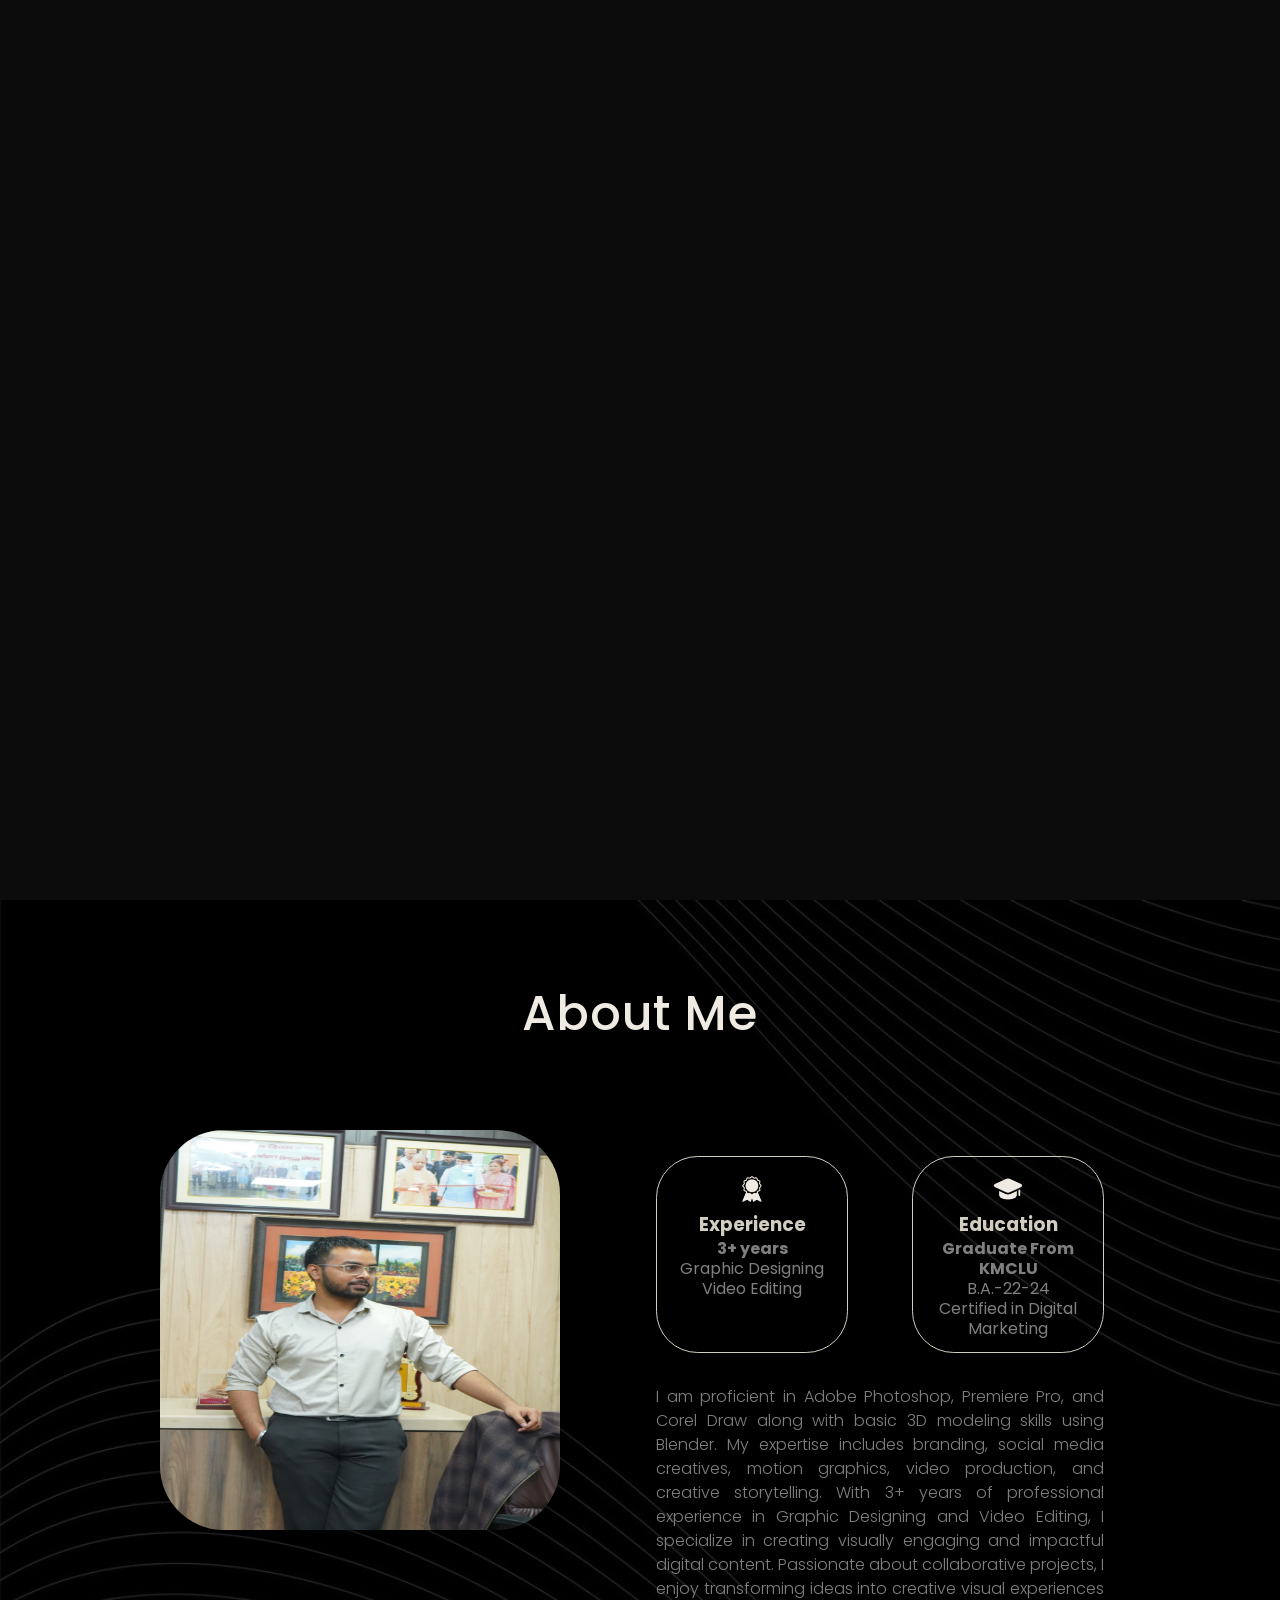
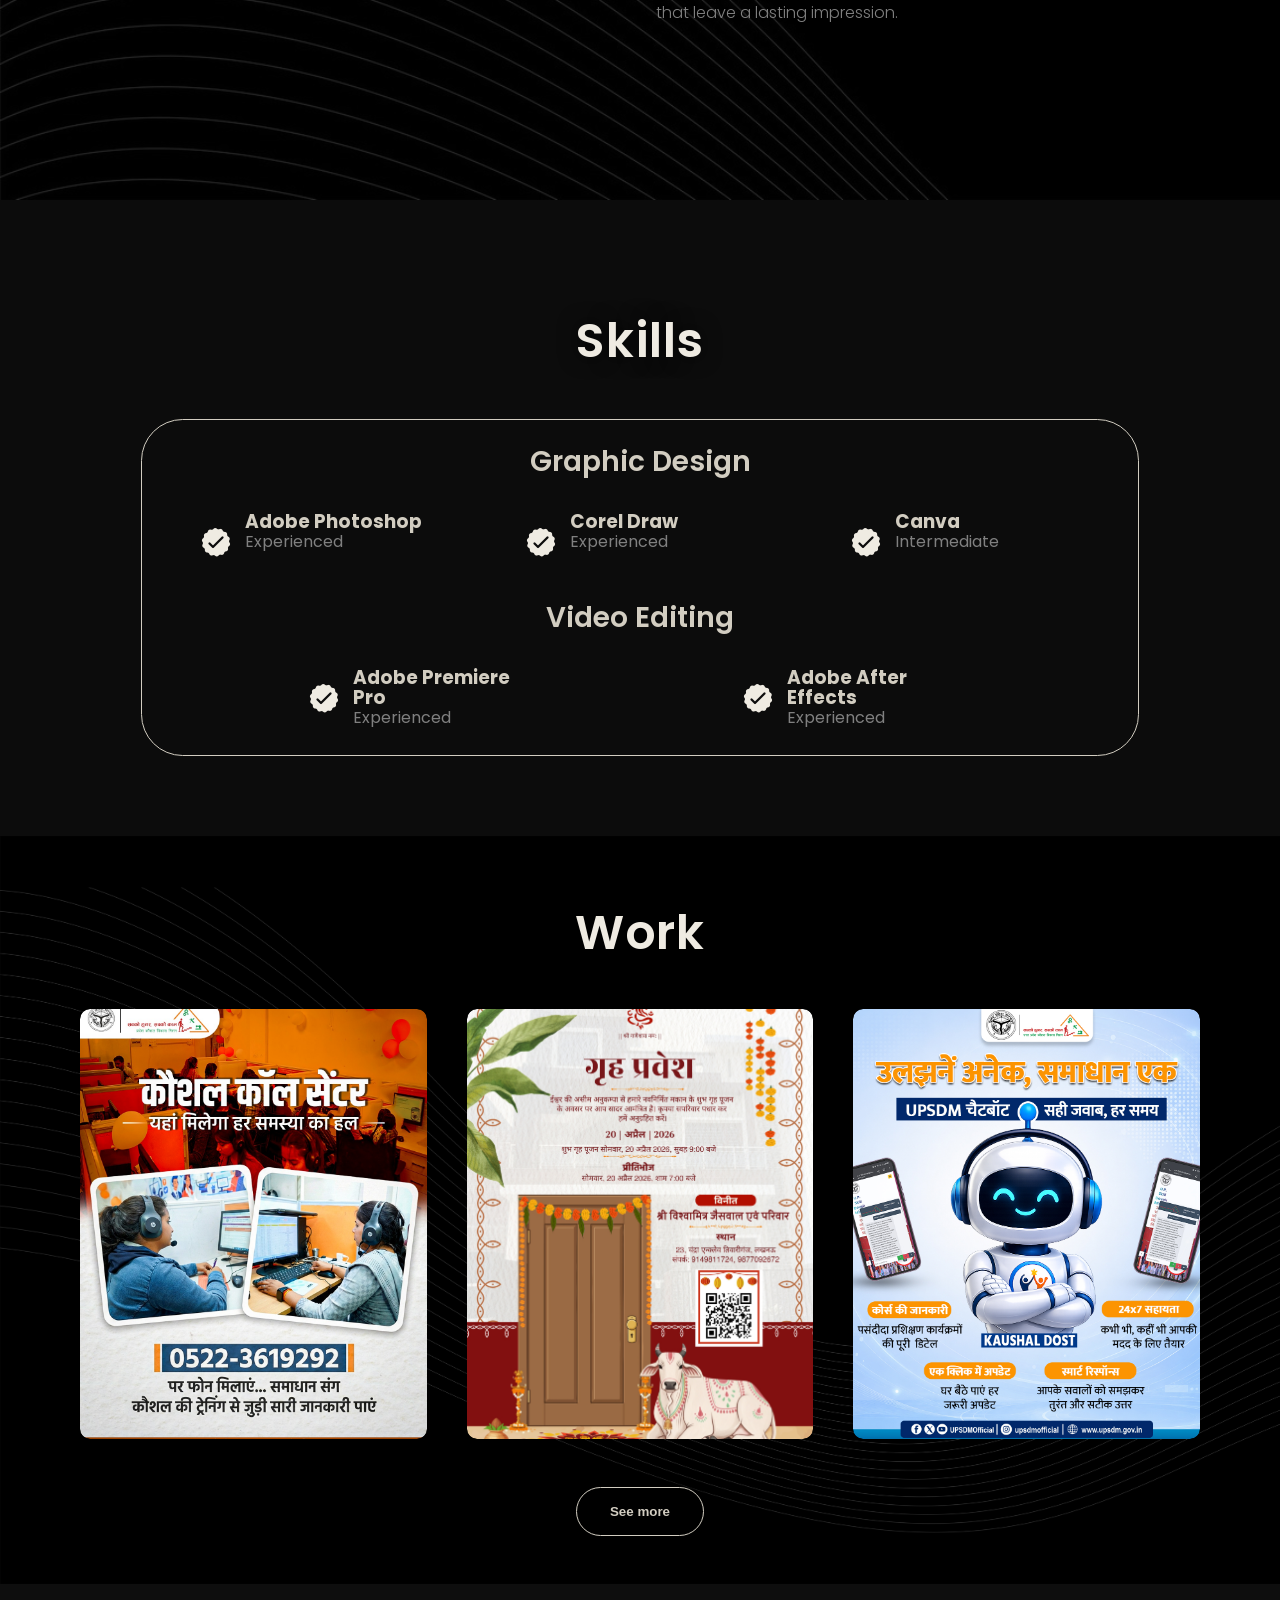
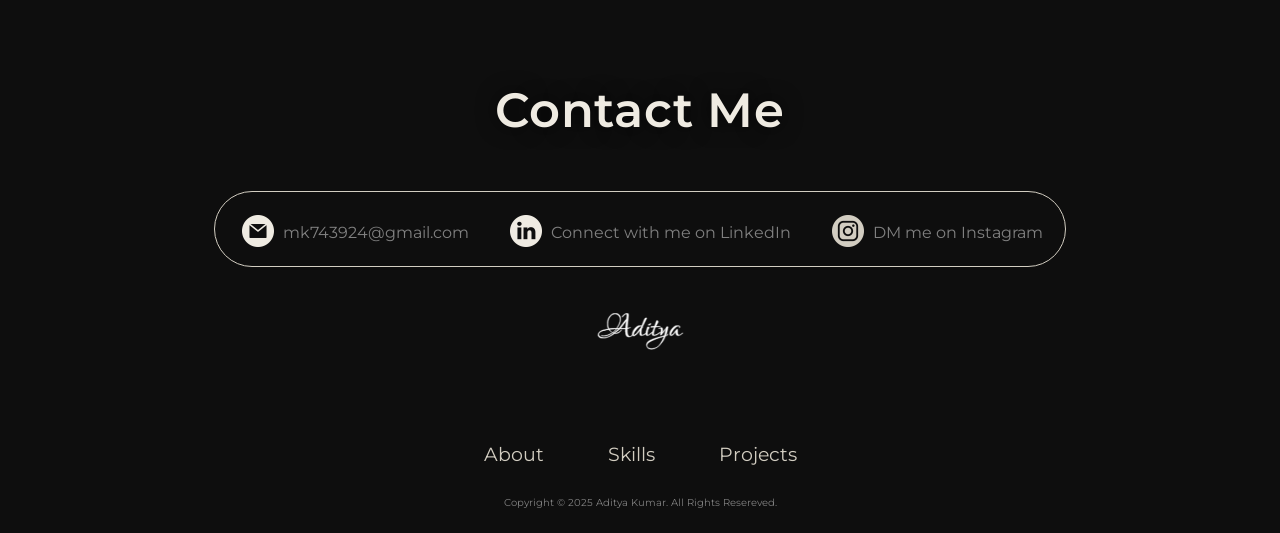
==== index.html @ ee031383 "First commit" ====
<!DOCTYPE html>
<html lang="en">
<head>
    <meta charset="UTF-8">
    <meta name="viewport" content="width=device-width, initial-scale=1.0">
    <title>Aditya Portfolio</title>
    <link rel="stylesheet" href="style.css">
    <link rel="stylesheet" href="mediaqueries.css">
</head>
<body bgcolor="#070707">

    <div class="intro">
        <h1 class="logo-header">
            <span class="intro-logo">A</span>
            <span class="intro-logo">d</span>
            <span class="intro-logo">i</span>
            <span class="intro-logo">t</span>
            <span class="intro-logo">y</span>
            <span class="intro-logo">a</span>

        </h1>
    </div>

    <nav id="desktop-nav" class="bgcolor">
        <div class="logo"><img  src="./Assets/Adii Sign.png"
            alt="Aditya" onclick="location.href='./#profile'" style="width:900px; height:140px;">
        </div>
        <div>
            <ul class="nav-links">
                <li><a href="#about">About</a></li>
                <li><a href="#skills">Skills</a></li>
                <li><a href="#projects">Projects</a></li>
                <li><a href="#contact">Contact</a></li>
            </ul>
        </div>
    </nav>

    <nav id="hamburger-nav">
        <div class="logo">Aditya</div>
        <div class="hamburger-menu">
            <div class="hamburger-icon" onclick="togglemenu()">
                <span></span>
                <span></span>
                <span></span>
            </div>
            <div class="menu-links" onclick="togglemenu()">
                <li><a href="#about" onclick="togglemenu()">About</a></li>
                <li><a href="#skills" onclick="togglemenu()">Skills</a></li>
                <li><a href="#projects" onclick="togglemenu()">Projects</a></li>
                <li><a href="#contact" onclick="togglemenu()">Contact</a></li>
            </div>
        </div>
    </nav>

    <section id="profile">
        <div class="section__pic-container">
            <img class="home-pic"
            src="./Assets/Aditya Circle.png" alt="Aditya">
        </div>
        <div class="section__text" class="show">
            <p class="section__text__p1">Hello there, I'm</p>
            <h1 class="title">Aditya Kumar</h1>
            <p class="section__text__p2">Graphic Designer  &  Video Editor</p>
            <div class="btn-container">
                <button class="btn btn-color-2"
                onclick="window.open('./Assets/New Adii CV11.pdf')"
                >
                My Resume
                </button>
                <button class="btn btn-color-1"
                onclick="location.href='#contact'">
                Get in touch
                </button>
            </div>
			<div id="socials-container">
    
    <img src="./Assets/linkedin.png"
         alt="My LinkedIn Profile"
         class="icon"
         onclick="window.open('https://www.linkedin.com/in/aditya-kumar-88924a382/', '_blank')">

    <img src="./Assets/insta.png"
         alt="My Instagram Handle"
         class="icon"
         onclick="window.open('https://www.instagram.com/yo_itz_adii/', '_blank')">

</div>
           <!-- <div id="socials-container">
                <img src='./Assets/linkedin.png' alt="My LinkedIn Profile"
                class="icon" target="_blank" onclick="location.href='https://www.linkedin.com/in/aditya-kumar-88924a382?'">
                <img src='./Assets/insta.png' alt="My Instagram Handle"
                class="icon" target="_blank" onclick="location.href='https://www.instagram.com/yo_itz_adii/'">
                </div>-->
        </div>
    </section>

    <section id="about">
        <p class="section__text">Get To Know</p>
        <h1 class="title2">About Me</h1>
        <div class="section-container">
            <div class="section__pic-container">
                <img src="./Assets/Aditys_Profile1.jpeg"
                alt="Aditya Parmar Profile Picture"
                class="about-pic">
            </div>
            <div class="about-details-container">
                <div class="about-containers">
                    <div class="details-container">
                        <img src="./Assets/experience.png"
                        alt="experience icon" class="icon">
                        <h3 class="about-headings">Experience</h3>
                        <p><b>3+ years</b><br>Graphic Designing<br>Video Editing</p>
                    </div>
                    <div class="details-container">
                        <img src="./Assets/graduation.png"
                        alt="education icon" class="icon">
                        <h3 class="about-headings">Education</h3>
                        <p><b>Graduate From KMCLU</b>
                        <br>B.A.-22-24<br>
                        Certified in Digital Marketing</p>
                    </div>
                </div>
                <div class="text-container">
                    <p style= "text-align:justify">
                        I am proficient in Adobe Photoshop, Premiere Pro, and Corel Draw along with basic 3D modeling skills using Blender. My expertise includes branding, social media creatives, motion graphics, video production, and creative storytelling. With 3+ years of professional experience in Graphic Designing and Video Editing, I specialize in creating visually engaging and impactful digital content.
Passionate about collaborative projects, I enjoy transforming ideas into creative visual experiences that leave a lasting impression.
                    </p>
                </div>
            </div>
        </div>
    </section>

    <section id="skills">
        <p class="section__text">Have a look at my</p>
        <h1 class="title">Skills</h1>
        <div class="skills-details-container">
                <div class="sk-details-container">
                    <h2 class="skills-subtitle">Graphic Design</h2>
                    <div class="article-container">
                        <article>
                            <img src="./Assets/checkmark.png" alt="skills checkmark"
                            class="icon">
                            <div>
                                <h3>Adobe Photoshop</h3>
                                <p>Experienced</p>
                            </div>
                        </article>
                        <article>
                            <img src="./Assets/checkmark.png" alt="skills checkmark"
                            class="icon">
                            <div>
                                <h3>Corel Draw</h3>
                                <p>Experienced</p>
                            </div>
                        </article>
                        <article>
                            <img src="./Assets/checkmark.png" alt="skills checkmark"
                            class="icon">
                            <div>
                                <h3>Canva</h3>
                                <p>Intermediate</p>
                            </div>
                        </article>
                    </div>
                    <h2 class="skills-subtitle">Video Editing</h2>
                    <div class="article-container">
                        <article>
                            <img src="./Assets/checkmark.png" alt="skills checkmark"
                            class="icon">
                            <div>
                                <h3>Adobe Premiere Pro</h3>
                                <p>Experienced</p>
                            </div>
                        </article>
                        <article>
                            <img src="./Assets/checkmark.png" alt="skills checkmark"
                            class="icon">
                            <div>
                                <h3>Adobe After Effects</h3>
                                <p>Experienced</p>
                            </div>
                        </article>
                    </div>           
                </div>
        </div>
    </section>

    <section id="projects">
        <p class="section__text">Explore my</p>
        <h1 class="title">Work</h1>
        <div class="work-list">
            <a href="./Assets/img/call center.jpeg"><div class="work">
                <img src="./Assets/img/call center.jpeg" alt="Connect Services">
                <div class="layer">
                    <h3>Connect Services</h3>
                </div>
            </div></a>
            <a href="./Assets/img/Invitation Card 1.jpg"><div class="work">
                <img src="./Assets/img/Invitation Card 1.jpg" alt="Invitation">
                <div class="layer">
                    <h3>Invitation</h3>
                </div>
            </div></a>
            <a href="./Assets/img/aI BOT 4.jpg"><div class="work">
                <img src="./Assets/img/aI BOT 4.jpg" alt="Creativity">
                <div class="layer">
                    <h3>Creativity</h3>
                </div>
            </div></a>
            
        </div>

            </div>
        </div>
        <a href="projects.html">
        <button class="btn btn-color-2">
                See more
            </button></a>
    </section>

    <section id="contact">
        <p class="section__text" style="padding-bottom: 0.3rem;">Get In Touch</p>
        <h1 class="title" style="font-weight: 600;">Contact Me</h1>
        <div class="contact-info-upper-container">
            <div class="contact-info-container">
                <a href="mailto:mk743924@gmail.com">
                    <img src="./Assets/email.png" alt="Email icon"
                    class="icon contact-icon">
                    <p>mk743924@gmail.com</p>
                </a>
            </div>
            <div class="contact-info-container">
            <a href="https://www.linkedin.com/in/aditya-kumar-88924a382?" target="_blank" 
       rel="noopener noreferrer">
                <img src="./Assets/linkedin.png" alt="LinkedIn" 
                class="icon contact-icon">
                <p>Connect with me on LinkedIn</p>
            </a>
            </div>
            <div class="contact-info-container">
            <a href="https://www.instagram.com/yo_itz_adii/" target="_blank" 
       rel="noopener noreferrer">
                <img src='./Assets/insta.png' alt="My Instagram Handle" 
                class="icon contact-icon">
                <p>DM me on Instagram</p>
            </a>
            </div>
        </div>
        <div class="logo"><img src="./Assets/Adii Sign.png"
            alt="Aditya" onclick="location.href='./#profile'">
        </div> 
    </section>

    <footer>
        <nav>
            <div class="nav-links-container2">
                <ul class="nav-links">
                    <li><a href="#about">About</a></li>
                    <li><a href="#skills">Skills</a></li>
                    <li><a href="#projects">Projects</a></li>
                </ul>
            </div>
        </nav><br>
        <p>Copyright &#169; 2025 Aditya Kumar. All Rights Resereved.</p>
    </footer>

   <script defer src="script.js"></script> 
</body>
</html>
---- style.css ----
/*GENERAL*/

@import url('https://fonts.googleapis.com/css2?family=Montserrat:ital,wght@0,100..900;1,100..900&display=swap');
@import url('https://fonts.googleapis.com/css2?family=Poppins:ital,wght@0,100;0,200;0,300;0,400;0,500;0,600;0,700;0,800;0,900;1,100;1,200;1,300;1,400;1,500;1,600;1,700;1,800;1,900&display=swap');
@font-face {
    font-family: myfont;
    src: url("./Assets/BrittanySignature.ttf") format("ttf");
    font-weight: normal;
    font-style: normal;

}

*{
    margin: 0;
    padding: 0;
}

body {   
    font-family: "Montserrat", "Poppins" ;
    background-color: #0e0e0e;

}

body::-webkit-scrollbar {
    display: none;
}

html {
    scroll-behavior: smooth;
}

p {
    color: rgb(128, 128, 128);
}

/* INTRO SCREEN */

.intro{
    position: fixed;
    z-index: 2;
    left: 0;
    top: 0;
    width: 100%;
    height: 100vh;
    background-color: #0c0c0c;
    transition: 1s;
}

.logo-header {
    position: absolute;
    top: 45%;
    left: 50%;
    transform: translate(-50%, -50%);
    color: #d2cdc1;
}

.intro-logo {
    position: relative;
    display: inline-block;
    bottom: -25px;
    opacity: 0;
    font-weight: 300;
    font-family: 'Montserrat';
}

.intro-logo.active {
    bottom: 0;
    opacity: 1;
    transition: ease-in-out 0.5s;
}

.intro-logo.fade {
    bottom: 150px;
    opacity: 0;
    transition: ease-in-out 0.5s;
}


/*TRANSITION*/

a, .btn {
  transition: all 300ms ease;  
}

/*DESKTOP NAV*/

#desktop-nav {
    display: flex;
    width: 90%;
    
    position: absolute;
    justify-content: space-between;
    align-items: center;
    height: 10vh;
    padding: 0 5%;
    z-index: 1;

    /* transition: all 300ms ease; */
}

/* .bgcolor {
    background-color:none;
    transition: all 300ms ease;
} */


.nav-links {
    gap: 4rem;
    list-style: none;
    font-size: 1.2rem;
    margin-top: 0.3rem;

}

a {
    color: #d2cdc1;
    text-decoration: none;
    text-decoration-color: #141414;
}

nav a:hover {
    color: purple;
    text-decoration: underline;
    text-underline-offset: 0.8rem;
}

#desktop-nav .logo {
    display: flex;
    height: 65px;
    width: 105px;
    margin-top: 0.5rem;
    padding-left: 10px;
}

.logo:hover {
    cursor: pointer;
}

/*HAMBURGER NAV*/


#hamburger-nav, .nav-links {
    display: flex;
}

#hamburger-nav {
    justify-content: center;
    align-items: center;
    height: 10vh;
    padding-left: 5rem;
    padding-right: 6rem;
    position: absolute;
    background-color: transparent;
    color: transparent;
    z-index: 1;
}

#hamburger-nav {
    display: none;
}

.hamburger-menu {
    position: relative;
    display: inline-block;
}

.hamburger-icon {
    display: flex;
    flex-direction: column;
    justify-content: space-between;
    height: 24px;
    width: 30px;
    cursor: pointer;
}

.hamburger-icon span {
    width: 100%;
    height: 2px;
    background-color: #d2cdc1;
    transition: all 0.3 ease-in-out;
}

.menu-links {
    position: absolute;
    top: 100%;
    right: 0;
    background-color: #141414;
    width: fit-content;
    max-height: 0;
    overflow: hidden;
    transition: all 0.3 ease-in-out;
}

.menu-links a {
    display: block;
    padding: 10px;
    text-align: center;
    font-size: 1.5rem;
    color: #d2cdc1;
    text-decoration: none;
    transition: all 0.3 ease-in-out;
}

.menu-links li {
    list-style: none;
}

.menu-links.open {
    max-height: 300px;
}

.hamburger-icon.open span:first-child {
    transform: rotate(45deg) translate(10px,5px);
}

.hamburger-icon.open span:nth-child(2) {
    opacity: 0;;
}

.hamburger-icon.open span:last-child {
    transform: rotate(-45deg) translate(10px,-5px);
}

.hamburger-icon span:first-child {
    transform: none;
}

.hamburger-icon span:first-child {
    opacity: 1;
}

.hamburger-icon span:first-child {
    transform: none;
}

/*SECTIONS*/

section {
    padding-top: 4vh;
    height: 96vh;
    box-sizing: border-box;
    min-height: fit-content;
}

.section-container {
    display: flex;
}

/*PROFILE SECTION*/

#profile {
    padding-top: 3.5rem;
    display: flex;
    justify-content: center;
    gap: 10rem;
    height: 100vh;
    background-color: #0a0a0a;
    background-image: url('./Assets/full.png');
    background-size: cover;
    background-repeat: no-repeat;
    background-attachment: fixed;
    background-position: center;
    background-blend-mode: overlay;
    background-size: 105%;
}



.home-pic {
    display: flex;
    height: 400px;
    width: 400px;
    margin: 9.4rem 0;
    border-radius: 50%;
    box-shadow: 0 0 25px rgba(0, 0, 0,0.4);
}

.section__text {
    align-self: center;
    text-align: center;
    opacity: 0;
    transition: all 800ms;
    filter: blur(5px);
}

.show{
    opacity: 1;
    filter: blur(0);

}

.section__text p {
    color: #a9a69e;
    text-shadow: 0 0 20px rgba(0,0,0, 0.744);
}

.section__text__p1 {
    font-weight: 600;
    text-align: center;
    font-size: 1.5rem;
    margin-bottom: 0.4rem;
    margin-top: 0.7rem;
}

.section__text__p2 {
    font-weight: 400;
    letter-spacing: 0.1rem;
    font-size: 1.2rem;
}

.title {
    font-weight: 700;
    font-size: 3rem;
    text-align: center;
    color: #efebe2;
    margin-bottom: 0.6rem;
    text-shadow: 0 0 20px rgba(0,0,0, 0.744);
    letter-spacing: 0.05rem;
}

#socials_container {
    display: flex;
    justify-content: center;
    margin-top: 2rem;
    gap: 1rem;
}

/*ICONS*/

.icon {
    cursor: pointer;
    height: 2rem;
    margin-top: 1rem;
    text-shadow: 0 0 20px rgba(0,0,0, 0.8);
    padding-inline: 5px;
}

.btn-container {
    display: flex;
    justify-content: center;
    gap: 1rem;
    transition-delay: 1s;
}

.btn {
    font-weight: 600;
    transition: all 300ms ease;
    padding: 1rem;
    width: 8rem;
    border-radius: 2rem;
    margin-top: 1.4rem;   
    box-shadow: 0 0 20px rgba(0, 0, 0, 0.8);
    text-shadow: 0 0 20px rgba(0,0,0, 0.8);
}

.btn-color-1, .btn-color-2 {
    border: #d2cdc1 0.1rem solid;
}
.btn-color-2 {
    color: #d2cdc1;
}

.btn-color-1:hover, .btn-color-2:hover {
    cursor: pointer;
}

.btn-color-2:hover {
    background: none;
    color: purple;
    border: purple 0.1rem solid;
    box-shadow: 0 0 20px rgba(128,0,128,0.3);
}

.btn-color-1:hover {
    background: purple;
    color: #d2cdc1;
    border: purple;
    box-shadow: 0 0 20px rgba(128,0,128,0.3);
}

.btn-color-2 {
    background: none;
}

btn-color-2:hover {
    border:#d2cdc1 0.1rem solid;
}

.btn-container {
    gap: 1.5rem;
}

/*ABOUT SECTION*/

#about {
    position: relative;
    padding-top: 3rem;
    height: 100vh;
    background-color: #222222;
    background-image: url('./Assets/black.jpg');
    background-size: cover;
    background-repeat: no-repeat;
    background-blend-mode: overlay;
    font-family: "Poppins";
}

.title2 {
    font-family: "Poppins", sans-serif;
    color: #efebe2;
    margin-top: 0.3rem;
    font-weight: 500;
    font-size: 3rem;
    text-align: center;
    text-shadow: 0 0 20px rgba(0,0,0, 0.744);
    letter-spacing: 0.05rem;
}

.about-pic {
    height: 400px;
    width: 400px;
    margin-left: 10rem;
    margin-top: 5rem;
    border-radius: 4rem;
    box-shadow: 0 0 25px rgba(0, 0, 0,0.4);
}

.about-containers {
    gap: 4rem;
    margin-bottom: 2rem;
    padding-left: 2rem;
    padding-right: 11rem;
}

.about-details-container {
    justify-content: center;
    flex-direction: column;
    
}

.about-containers,
.about-details-container {
    display: flex;
}


.details-container {
    padding-bottom: 0.8rem;
    flex: 1;
    background: none;
    border-radius: 2.6rem;
    border: #070707 0.1rem solid;
    border-color: #d2cdc1;
    text-align: center;
    line-height: 1.25rem;
    transition: all 300ms ease;
}

.details-container:hover {
    background: #0a0a0a;
    color: purple;
    border: purple 0.1rem solid;
    box-shadow: 0 0 20px rgba(128,0,128,0.3);
}

.section-container {
    gap: 4rem;
    height: 80%;
}


.about-headings {
    color: #d2cdc1;
    padding-top: 0.3rem;
    padding-bottom: 0.3rem;
}

.text-container {
    font-family: "Poppins", sans-serif;
    font-weight: 300;
    color: #d2cdc1;
    padding-left: 2rem;
    padding-right: 11rem;
    text-align: left;
    line-height: 1.5rem;

}

/*SKILLS*/

#skills {
    position: relative;
    background-image: url(./Assets/full.png);
    padding: 5rem 0;
    height: 100vh;
    background-color: #0c0c0c;
    background-size: cover;
    background-repeat: no-repeat;
    background-blend-mode: overlay;
    font-family: "Poppins";
    background-position: center;
    background-attachment: fixed;
    height: fit-content;
}

#skills .title{
    font-weight: 600;
}

.skills-subtitle {
    color: #d2cdc1;
    font-weight: 600;
    font-size: 1.75rem;
    margin-bottom: 2rem;
    margin-top: 2rem;

}

.skills-details-container {
    display: flex;
    justify-content: center;
    flex-direction: column;
}

.article-container {
    display: flex;
    text-align: initial;
    flex-wrap: wrap;
    flex-direction: row;
    gap: 2rem;
    justify-content: space-evenly;
    padding-bottom: 1rem;
}

article {
    display: flex;
    width: 15rem;
    justify-content: left;
    gap: 0.5rem;
    margin-top: 0.5rem;
}
article .icon {
    cursor: default;
}

article h3{
    color: #d2cdc1;
}

.sk-details-container {
    padding-bottom: 0.8rem;
    flex: 1;
    background: none;
    border-radius: 2.6rem;
    border: #070707 0.1rem solid;
    border-color: #d2cdc1;
    text-align: center;
    line-height: 1.25rem;
    margin-left: 11%;
    margin-right: 11%;
    margin-top: 2rem;
    padding-bottom: 0.7rem;
    transition: all 300ms ease;
}

.sk-details-container:hover{
    background: #0a0a0a;
    color: purple;
    border: purple 0.1rem solid;
    box-shadow: 0 0 15px rgba(128,0,128,0.2);
}



/* PROJECTS */

#projects {
    position: relative;
    background-image: url("./Assets/huji22.jpg");
    background-color: #1e1e1e;
    background-size: cover;
    background-repeat: no-repeat;
    background-blend-mode: overlay;
    font-family: "Poppins";
    height: fit-content;
    padding-bottom: 3rem;
}

#projects .title {
    font-weight: 600;
}

.work-list {
    display: grid;
    grid-template-columns: repeat(auto-fit, minmax(300px, 2fr));
    grid-gap: 40px;
    margin: 40px 5rem;
}

.work {
    border-radius: 10px;
    position: relative;
    overflow: hidden;
}

.work img {
    width: 100%;
    border-radius: 10px;
    display: block;
    aspect-ratio: 1/1;
    transition: transform 0.3s;
}

.layer {
    width: 100%;
    height: 0;
    background: linear-gradient(rgba(0,0,0,0), #070707) ;
    border-radius: 10px;
    position: absolute;
    left: 0;
    bottom: 0;
    overflow: hidden;
    display: flex;
    align-items: center;
    justify-content: center;
    flex-direction: column;
    text-align: center;
    transition: height 0.3s;
}

.layer h3 {
    color: #d2cdc1;
    text-shadow: 0 0 40px #070707;
    font-weight: 600;
}


.work img {
    height: 430px;
    width: 100%;
    object-fit: cover;
}

.work:hover img{
    transform: scale(1.1);
    width: 100%;
    border-radius: 10px;
    display: block;
    
}

.work:hover .layer {
    height: 100%;
}

.work:hover{
    box-shadow:  0 0 40px rgba(0, 0, 0, 0.204);
}

#projects button {
    margin: 3rem auto auto auto;
    display: block;
}


/* CONTACT */

#contact {
    height: 50vh;
    display: flex;
    justify-content: center;
    flex-direction: column;
    align-items: center;
    padding-bottom: 2rem;
}

.contact-info-upper-container {
    display: inline-block;
    justify-content: center;
    border-radius: 4rem;
    border: #d2cdc1 0.1rem solid;
    margin-top: 2.6rem;
    margin-left: auto;
    margin-right: auto;
    margin-bottom: 1rem;
    padding: 0.4rem;
    transition: all 0.3s ease;
}

.contact-info-upper-container:hover {
    border-color: purple;
    box-shadow: 0 0 30px rgba(128, 0, 128, 0.14);
}

.contact-info-container {
    display: inline-block;
    align-items: center;
    justify-content: center;
    gap: 1rem;
    margin: 0.05rem 1rem;
    padding-bottom: 0.5rem;
    width: auto;
}

.contact-info-container p {
    display: inline-block;
    justify-content: center;
    vertical-align: 9px;
}

.contact-info-container img:hover {
    color: purple;
    fill: purple;
}


#contact .logo img {
    display: flex;
    margin-top: 1rem;
    justify-content: center;
    align-items: center;
    height: 65px;
    width: 105px;
 
}

/* FOOTER */

footer{
    display: flex;
    flex-direction: column;
    align-items: center;
    justify-content: center;
}

footer .nav-links-container, .nav-links {
    padding: 0;
    margin: auto;
}
footer nav{
    padding: 0;
}

footer .nav-links-container2 {
    display: flex;
    flex-direction: column;
    justify-content: center;
    align-items: center;
    padding: 0;
    margin-top: 0.5rem;
}

.nav-links-container2 .nav-links{
    padding: 0;
    align-items: center;
    display: flex;
    flex-direction: row;
    justify-content: center;
}

footer p {
    display: flex;
    justify-content: center;
    margin-top: 0.7rem;
    padding-bottom: 1.5rem;
    font-size: x-small;
}


/* ALL PROJECTS PAGE */

#all-projects {
    position: relative;
    background-image: url("./Assets/huji25.jpg");
    background-color: #1e1e1e;
    background-size: cover;
    background-repeat: no-repeat;
    background-blend-mode: overlay;
    background-position: center;
    background-attachment: fixed;
    font-family: "Poppins";
    height: auto;
    padding-bottom: 2rem;
}

#all-projects p{
    height: 100%;
}


#all-projects .title{
    font-weight: 600;
}
---- mediaqueries.css ----
@media screen and (max-width: 1244px){
    #about{
        height: fit-content;
        padding-bottom: 4rem;
    }
    #about .section__pic-container{
        display: flex;
        justify-content: center;
        align-items: center;
    }
    .about-pic {
        width: 300px;
        height: 300px;
        margin: auto;
        margin-top: 2rem;
        margin-left: 2rem;
    }
    .about-containers {
        display: flex;
        flex-direction: row;
        flex-wrap: wrap;
        flex: 1;
        justify-content: center;
        align-items: center;
        margin-top: 2rem;
        padding: 0 2rem;
        gap: 2rem;
    }
    .about-containers .details-container {
        padding-left: 2rem;
        padding-right: 2rem;
        min-width: 16rem;
    }
    #about .text-container {
        padding: 0 2rem;
    }

}
@media screen and (max-width: 1140px){
    
    #desktop-nav .nav-links {
        display: none;
    }
    #desktop-nav{
        margin: 0;
        left: 0;
    }
    #hamburger-nav{
        display: flex;
        right: 0;
        padding-right: 5%;
    }
    #skills, .skills-details-container {
        padding-bottom: 3rem;
    }
    #profile{
        height: auto;
        padding-top: 7rem;
        padding-bottom: 2rem
    }
    #profile, .section-container {
        display: block;
    }

    section, .section-container {
        height: fit-content;
        justify-content: center;
    }
    section {
        padding: 5%;
    }
    .home-pic {
        width: 275px;
        height: 275px;
        margin: auto;
    }
    .about-pic {
        width: 300px;
        height: 300px;
        margin: auto;
        margin-top: 2rem;

    }
    .intro{
        width:100%;
    }
    .hamburger-nav{
        right: 0;
    }


    #skills{
        height: fit-content;
    }

    .skills-details-container{
        padding: 0 8%;
    }

    .sk-details-container{
        margin: 0;
    }
    #contact {
        height: fit-content;
    }
    #contact .title{
        margin-bottom: 2rem;
    }
    .contact-info-upper-container{
        width: fit-content;
        display: flex;
        flex-direction: column;
        border-radius: 2rem;
        margin: 0;
        margin-bottom: 1rem;
        padding: 0;
        padding-bottom: 0.2rem;
    }
    footer{
        display: flex;
        flex-direction: column;
        align-items: center;
        justify-content: center;
    }

    footer .nav-links-container, .nav-links {
        padding: 0;
        margin: auto;
    }
    footer nav{
        padding: 0;
    }

    #all-projects{
        width: 100%;
        margin: 0;
    }
    .work-list{
        grid-template-columns: repeat(auto-fit, minmax(400px, 1fr));
        padding: 0 5%;
    }

}

@media screen and (max-width: 825px){
    .about-containers .details-container {
        padding-left: 2rem;
        padding-right: 2rem;
        max-width: 15rem;
    }
}

@media screen and (max-width: 620px){
    .work-list{
        margin: 0;
        grid-template-columns: auto;
    }
    section{
        width: auto;
        margin-left: 0;
        margin-right: 0;
        padding: 3%;
    }
    #contact{
        margin-top: 1rem;
    }
}

@media(prefers-reduced-motion) {
    .section__text{
        transition: none;
    }
}
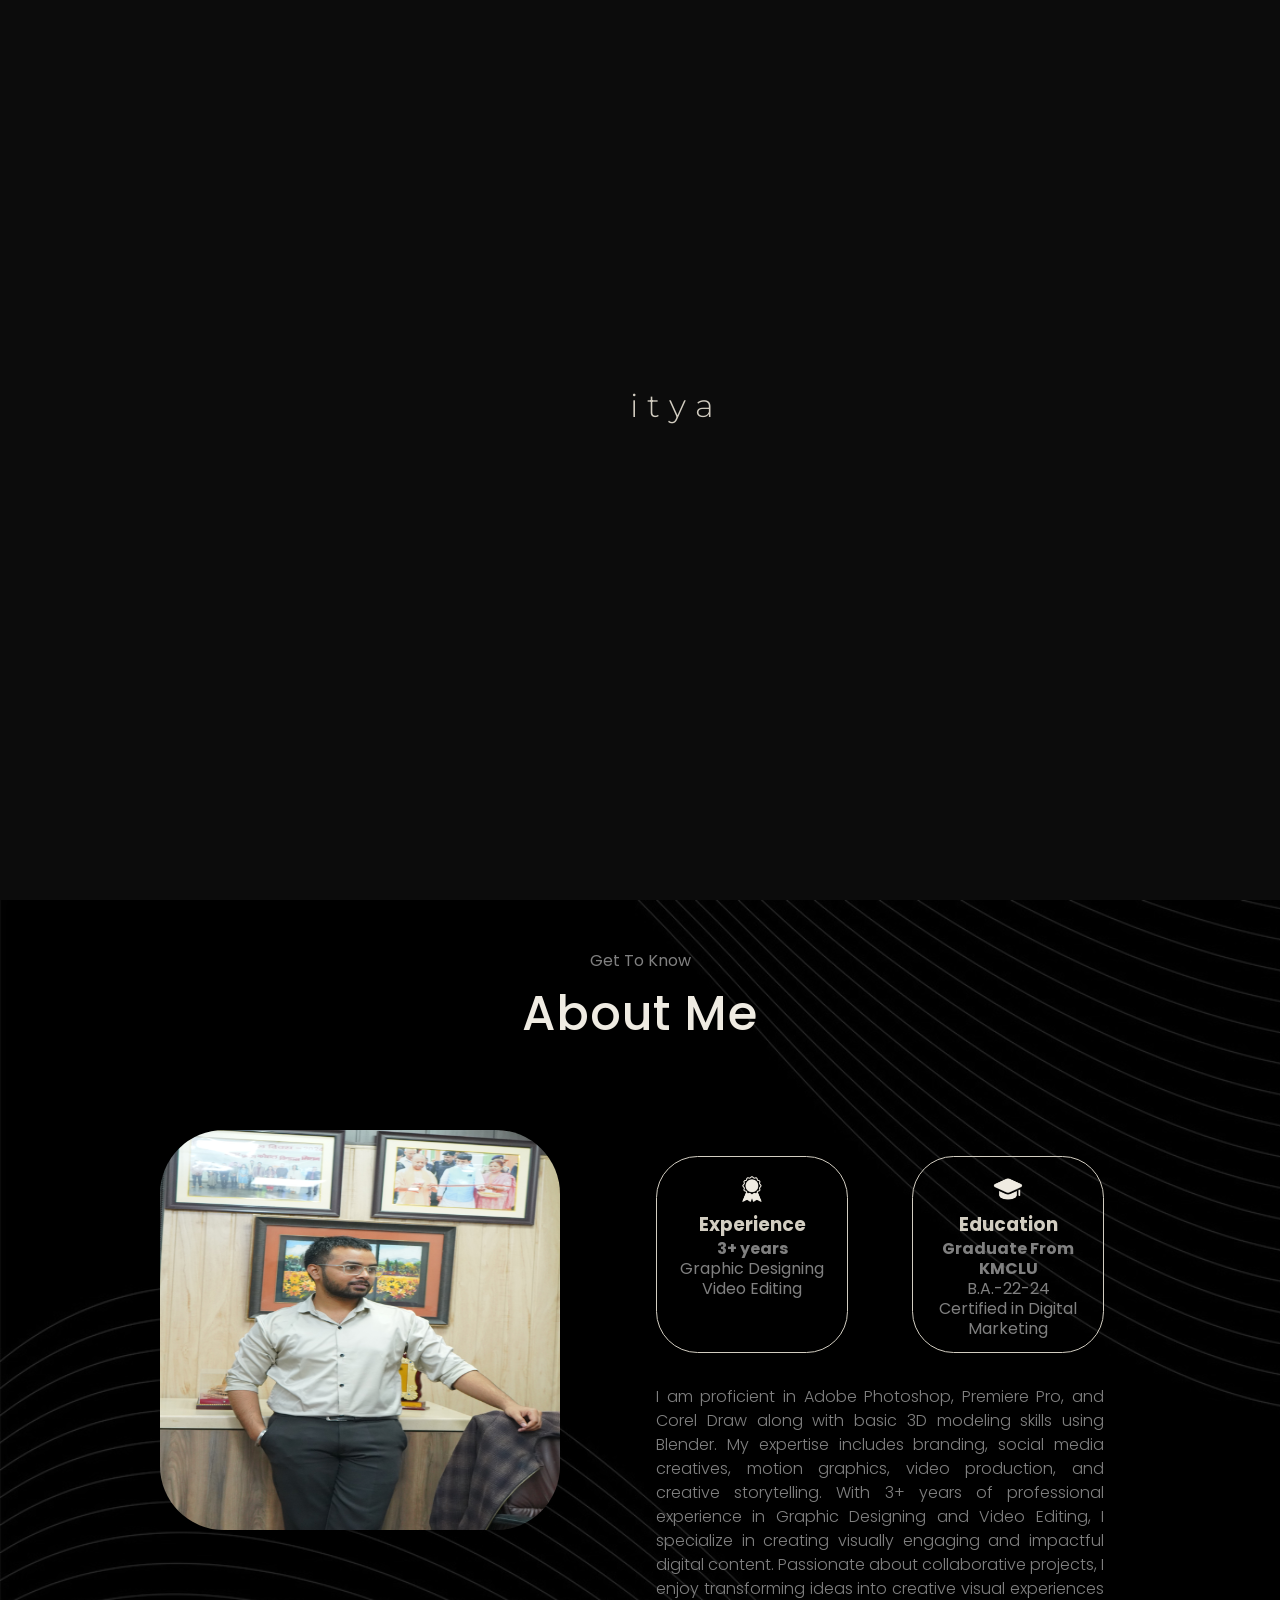
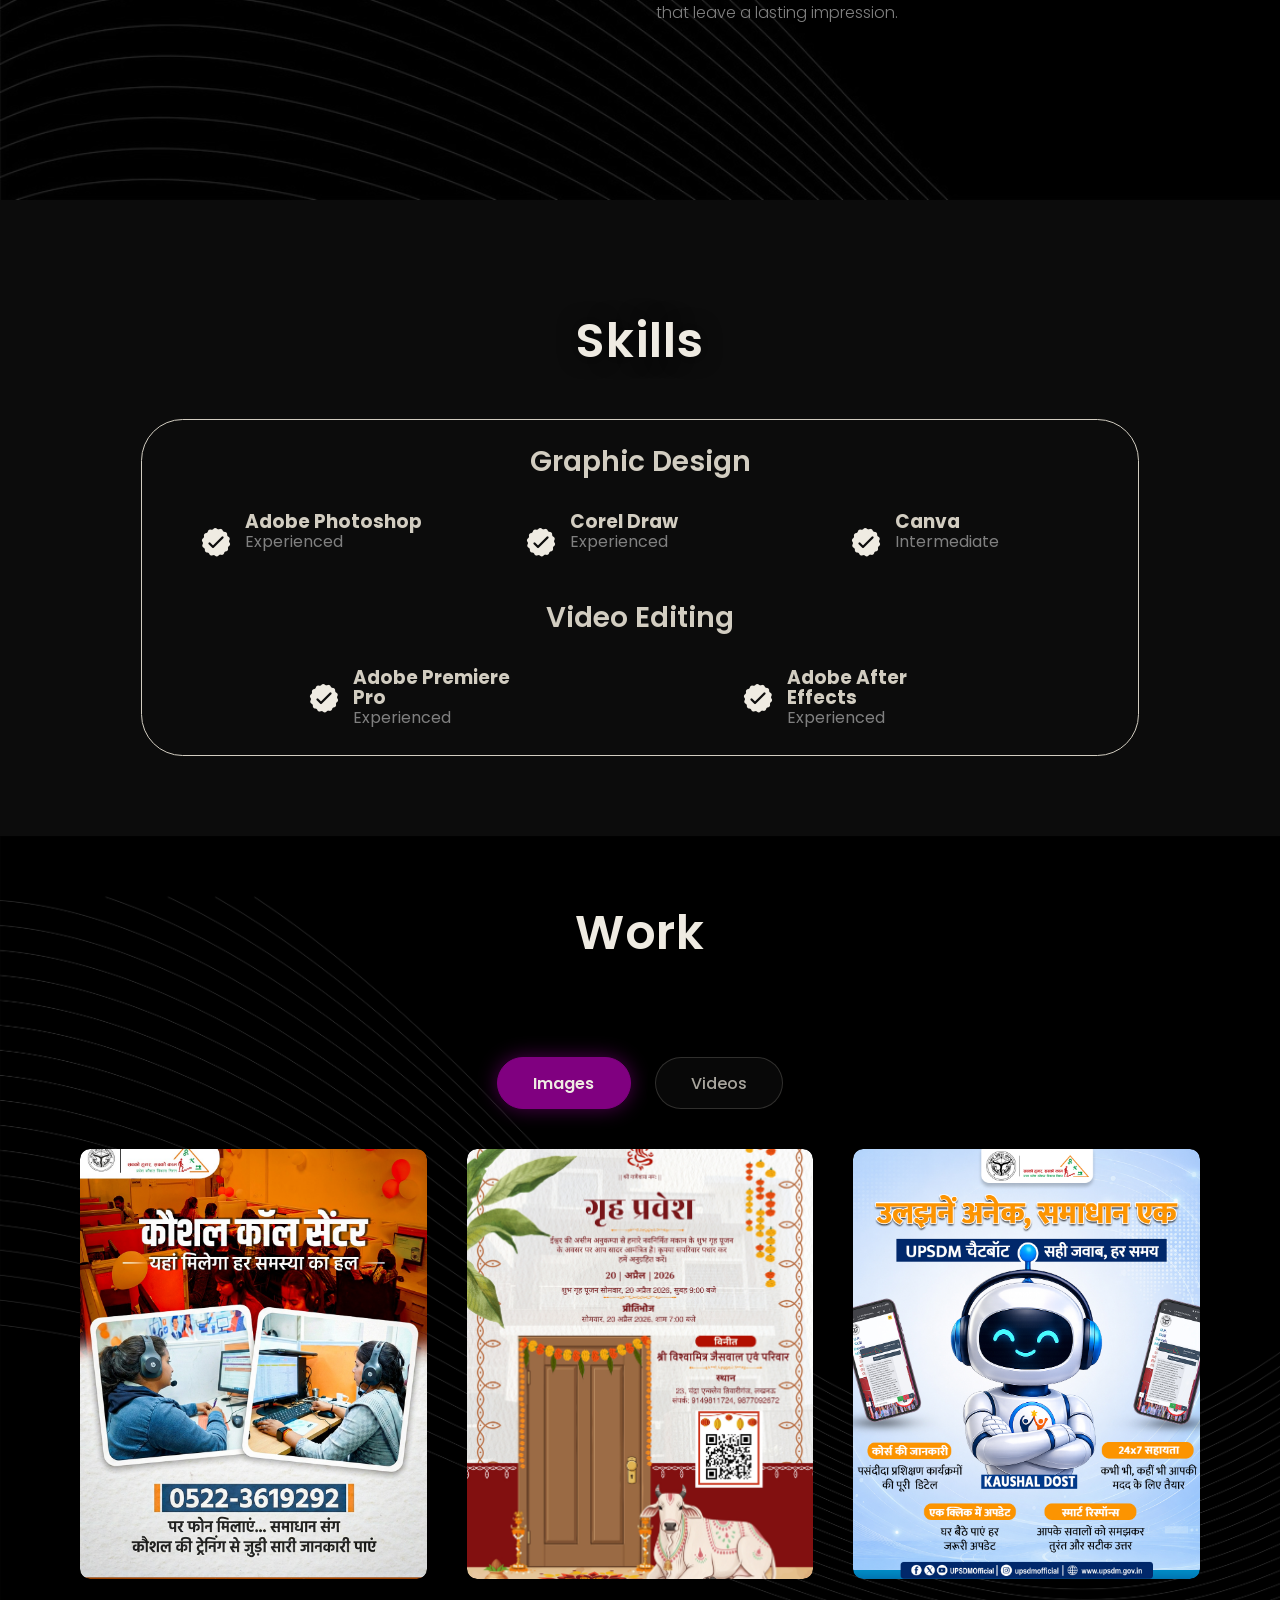
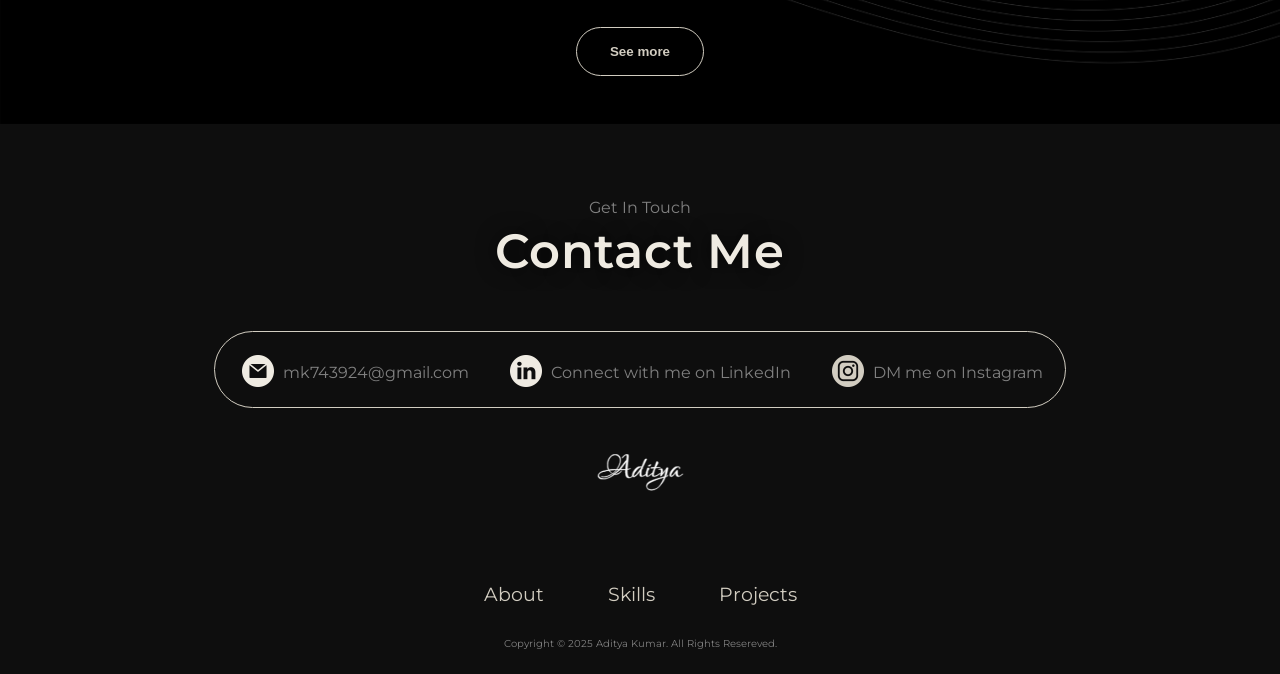
==== commit 238441b3: "Added videos section" ====
--- a/index.html
+++ b/index.html
@@ -188,34 +188,75 @@
     <section id="projects">
         <p class="section__text">Explore my</p>
         <h1 class="title">Work</h1>
-        <div class="work-list">
-            <a href="./Assets/img/call center.jpeg"><div class="work">
+        
+        <div class="tab-container">
+            <button class="tab-btn active" data-tab="images" data-target="projects">Images</button>
+            <button class="tab-btn" data-tab="videos" data-target="projects">Videos</button>
+        </div>
+
+        <div id="projects-images" class="work-list tab-content active" style="display: grid;">
+            <div class="work" data-src="./Assets/img/call center.jpeg" data-type="image" data-title="Connect Services">
                 <img src="./Assets/img/call center.jpeg" alt="Connect Services">
                 <div class="layer">
                     <h3>Connect Services</h3>
                 </div>
-            </div></a>
-            <a href="./Assets/img/Invitation Card 1.jpg"><div class="work">
+            </div>
+            <div class="work" data-src="./Assets/img/Invitation Card 1.jpg" data-type="image" data-title="Invitation">
                 <img src="./Assets/img/Invitation Card 1.jpg" alt="Invitation">
                 <div class="layer">
                     <h3>Invitation</h3>
                 </div>
-            </div></a>
-            <a href="./Assets/img/aI BOT 4.jpg"><div class="work">
+            </div>
+            <div class="work" data-src="./Assets/img/aI BOT 4.jpg" data-type="image" data-title="Creativity">
                 <img src="./Assets/img/aI BOT 4.jpg" alt="Creativity">
                 <div class="layer">
                     <h3>Creativity</h3>
                 </div>
-            </div></a>
-            
-        </div>
-
-            </div>
-        </div>
+            </div>
+        </div>
+
+        <div id="projects-videos" class="work-list tab-content" style="display: none;">
+            <div class="work video-work" data-src="./Assets/Video/join upsdm today.mp4" data-type="video" data-title="Join UPSDM Today">
+                <video src="./Assets/Video/join upsdm today.mp4" muted loop playsinline></video>
+                <div class="play-icon-overlay">
+                    <svg viewBox="0 0 24 24" width="30" height="30">
+                        <path fill="currentColor" d="M8 5v14l11-7z"/>
+                    </svg>
+                </div>
+                <div class="layer">
+                    <h3>Join UPSDM Today</h3>
+                    <p class="video-subtitle">Promotional Video</p>
+                </div>
+            </div>
+            <div class="work video-work" data-src="./Assets/Video/phir kya hua 2  v1.mp4" data-type="video" data-title="Phir Kya Hua 2">
+                <video src="./Assets/Video/phir kya hua 2  v1.mp4" muted loop playsinline></video>
+                <div class="play-icon-overlay">
+                    <svg viewBox="0 0 24 24" width="30" height="30">
+                        <path fill="currentColor" d="M8 5v14l11-7z"/>
+                    </svg>
+                </div>
+                <div class="layer">
+                    <h3>Phir Kya Hua 2</h3>
+                    <p class="video-subtitle">VFX & Motion Graphics</p>
+                </div>
+            </div>
+            <div class="work video-work" data-src="./Assets/Video/WhatsApp Video 2026-05-05 at 4.13.41 PM.mp4" data-type="video" data-title="Creative Reel">
+                <video src="./Assets/Video/WhatsApp Video 2026-05-05 at 4.13.41 PM.mp4" muted loop playsinline></video>
+                <div class="play-icon-overlay">
+                    <svg viewBox="0 0 24 24" width="30" height="30">
+                        <path fill="currentColor" d="M8 5v14l11-7z"/>
+                    </svg>
+                </div>
+                <div class="layer">
+                    <h3>Creative Reel</h3>
+                    <p class="video-subtitle">Typography Edit</p>
+                </div>
+            </div>
+        </div>
+
         <a href="projects.html">
-        <button class="btn btn-color-2">
-                See more
-            </button></a>
+            <button class="btn btn-color-2">See more</button>
+        </a>
     </section>
 
     <section id="contact">
@@ -264,6 +305,16 @@
         <p>Copyright &#169; 2025 Aditya Kumar. All Rights Resereved.</p>
     </footer>
 
+    <!-- Unified Portfolio Lightbox Modal -->
+    <div id="portfolio-lightbox" class="lightbox-modal">
+        <span class="lightbox-close">&times;</span>
+        <div class="lightbox-content">
+            <img id="lightbox-img" src="" alt="" style="display: none;">
+            <video id="lightbox-video" src="" controls style="display: none;"></video>
+            <h3 id="lightbox-caption"></h3>
+        </div>
+    </div>
+
    <script defer src="script.js"></script> 
 </body>
 </html>
--- a/style.css
+++ b/style.css
@@ -790,3 +790,182 @@
 #all-projects .title{
     font-weight: 600;
 }
+
+/* TABS SYSTEM */
+.tab-container {
+    display: flex;
+    justify-content: center;
+    gap: 1.5rem;
+    margin: 2.5rem auto 1.5rem auto;
+    width: fit-content;
+}
+
+.tab-btn {
+    font-family: "Poppins", sans-serif;
+    font-size: 1rem;
+    font-weight: 500;
+    color: #a9a69e;
+    background: rgba(255, 255, 255, 0.03);
+    border: 1px solid rgba(210, 205, 193, 0.2);
+    padding: 0.8rem 2.2rem;
+    border-radius: 2rem;
+    cursor: pointer;
+    transition: all 0.3s ease;
+    box-shadow: 0 4px 10px rgba(0, 0, 0, 0.3);
+}
+
+.tab-btn:hover {
+    color: #efebe2;
+    border-color: purple;
+    box-shadow: 0 0 15px rgba(128, 0, 128, 0.4);
+}
+
+.tab-btn.active {
+    color: #efebe2;
+    background: purple;
+    border-color: purple;
+    font-weight: 600;
+    box-shadow: 0 0 20px rgba(128, 0, 128, 0.6);
+}
+
+.tab-content {
+    display: none;
+    opacity: 0;
+    transform: translateY(15px);
+    transition: opacity 0.4s ease, transform 0.4s ease;
+}
+
+.tab-content.active {
+    display: grid !important;
+    opacity: 1;
+    transform: translateY(0);
+}
+
+/* VIDEO WORK CARD OVERRIDES & OVERLAYS */
+.work video {
+    height: 430px;
+    width: 100%;
+    object-fit: cover;
+    display: block;
+    transition: transform 0.3s ease;
+    background-color: #000;
+}
+
+.work:hover video {
+    transform: scale(1.1);
+}
+
+.video-work {
+    position: relative;
+}
+
+.play-icon-overlay {
+    position: absolute;
+    top: 50%;
+    left: 50%;
+    transform: translate(-50%, -50%);
+    background: rgba(128, 0, 128, 0.7);
+    color: #efebe2;
+    width: 60px;
+    height: 60px;
+    border-radius: 50%;
+    display: flex;
+    align-items: center;
+    justify-content: center;
+    opacity: 0.8;
+    transition: all 0.3s ease;
+    pointer-events: none;
+    z-index: 1;
+    box-shadow: 0 0 15px rgba(128, 0, 128, 0.5);
+}
+
+.work:hover .play-icon-overlay {
+    transform: translate(-50%, -50%) scale(1.15);
+    background: rgba(128, 0, 128, 0.9);
+    opacity: 1;
+    box-shadow: 0 0 25px rgba(128, 0, 128, 0.8);
+}
+
+.play-icon-overlay svg {
+    margin-left: 4px; /* visually centered play arrow */
+}
+
+.video-subtitle {
+    font-size: 0.85rem;
+    color: #a9a69e;
+    margin-top: 0.3rem;
+    font-weight: 400;
+}
+
+/* LIGHTBOX MODAL */
+.lightbox-modal {
+    display: none;
+    position: fixed;
+    z-index: 99999;
+    left: 0;
+    top: 0;
+    width: 100%;
+    height: 100%;
+    background-color: rgba(7, 7, 7, 0.96);
+    backdrop-filter: blur(10px);
+    -webkit-backdrop-filter: blur(10px);
+    justify-content: center;
+    align-items: center;
+    opacity: 0;
+    transition: opacity 0.3s ease;
+}
+
+.lightbox-modal.show {
+    display: flex;
+    opacity: 1;
+}
+
+.lightbox-content {
+    position: relative;
+    max-width: 90%;
+    max-height: 85%;
+    display: flex;
+    flex-direction: column;
+    align-items: center;
+    justify-content: center;
+    width: 100%;
+}
+
+.lightbox-content img, .lightbox-content video {
+    max-width: 100%;
+    max-height: 70vh;
+    object-fit: contain;
+    border-radius: 8px;
+    box-shadow: 0 0 35px rgba(0, 0, 0, 0.9);
+    border: 1px solid rgba(255, 255, 255, 0.08);
+}
+
+#lightbox-caption {
+    color: #efebe2;
+    margin-top: 1.5rem;
+    font-size: 1.4rem;
+    font-family: "Poppins", sans-serif;
+    font-weight: 500;
+    text-align: center;
+    text-shadow: 0 2px 10px rgba(0,0,0,0.5);
+    max-width: 80%;
+}
+
+.lightbox-close {
+    position: absolute;
+    top: 30px;
+    right: 40px;
+    color: #efebe2;
+    font-size: 45px;
+    font-weight: bold;
+    cursor: pointer;
+    transition: all 0.3s ease;
+    z-index: 100000;
+    line-height: 1;
+}
+
+.lightbox-close:hover {
+    color: purple;
+    transform: scale(1.2);
+}
+
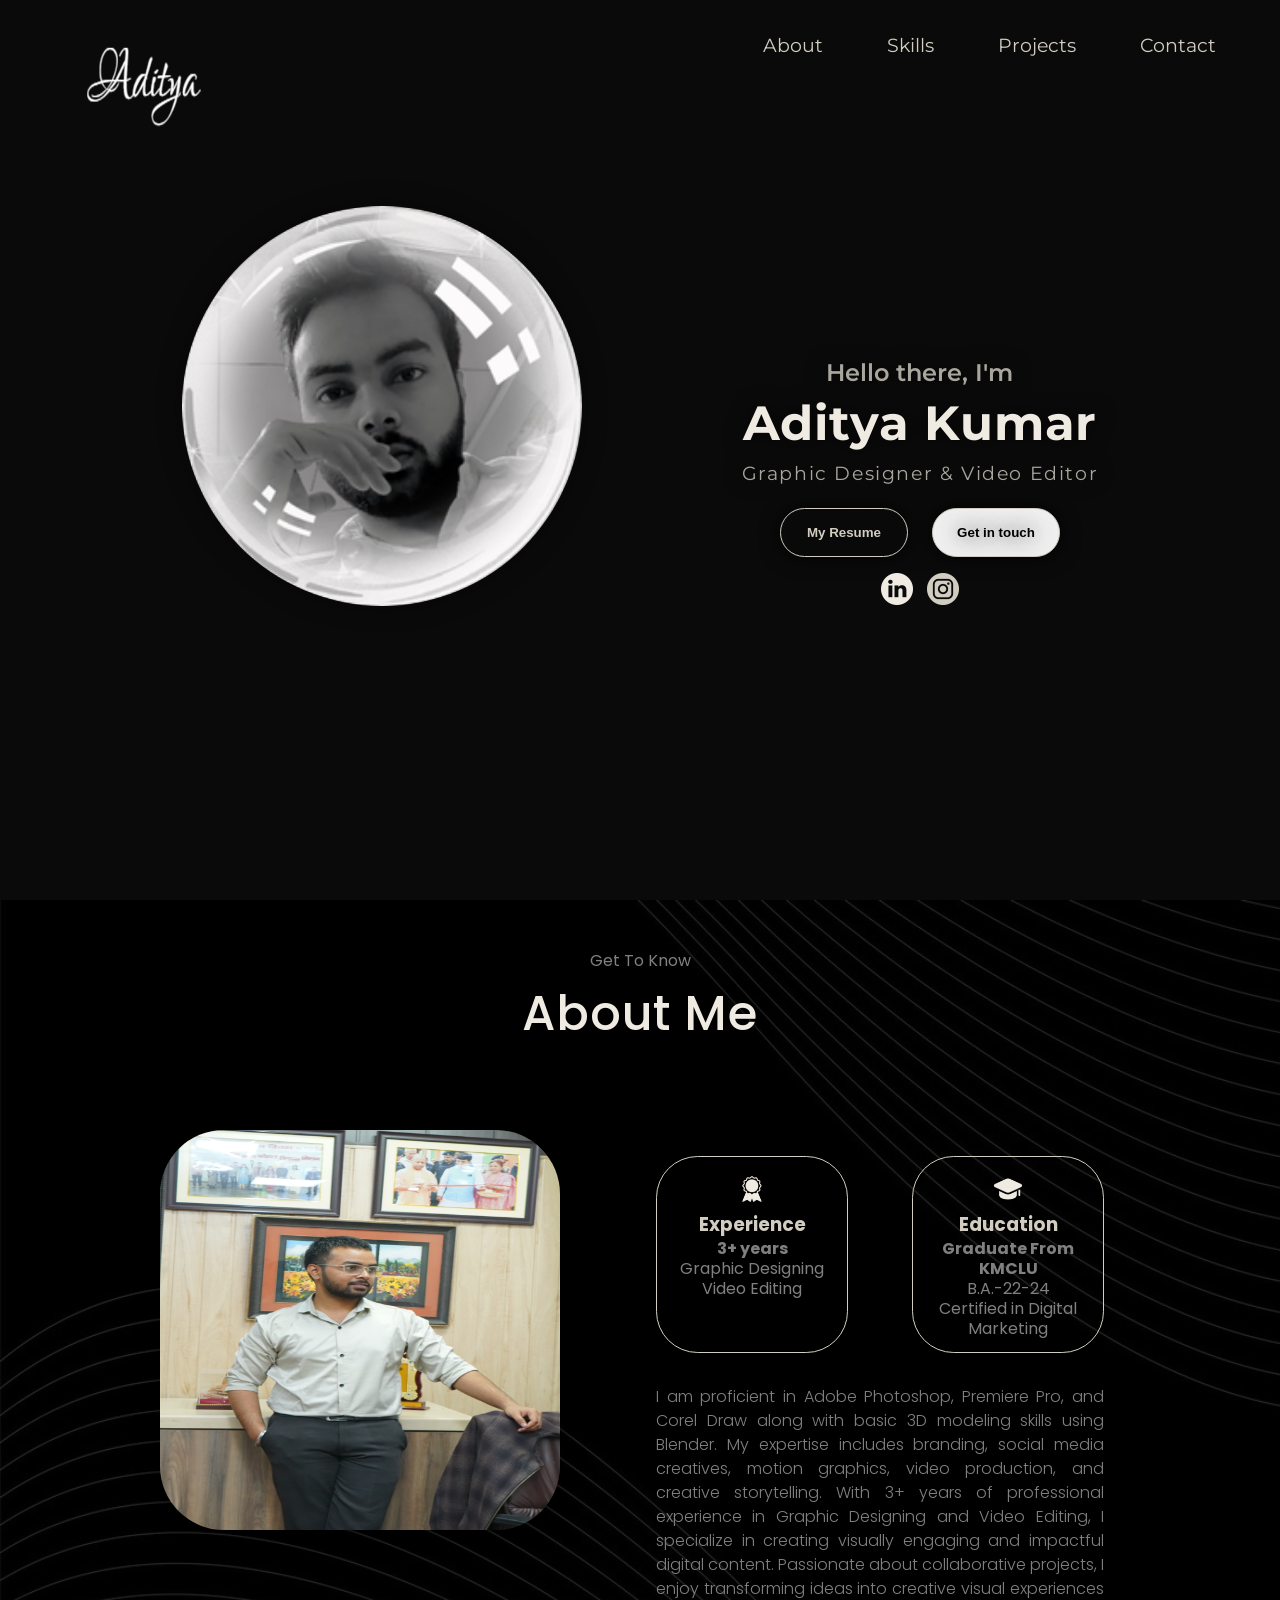
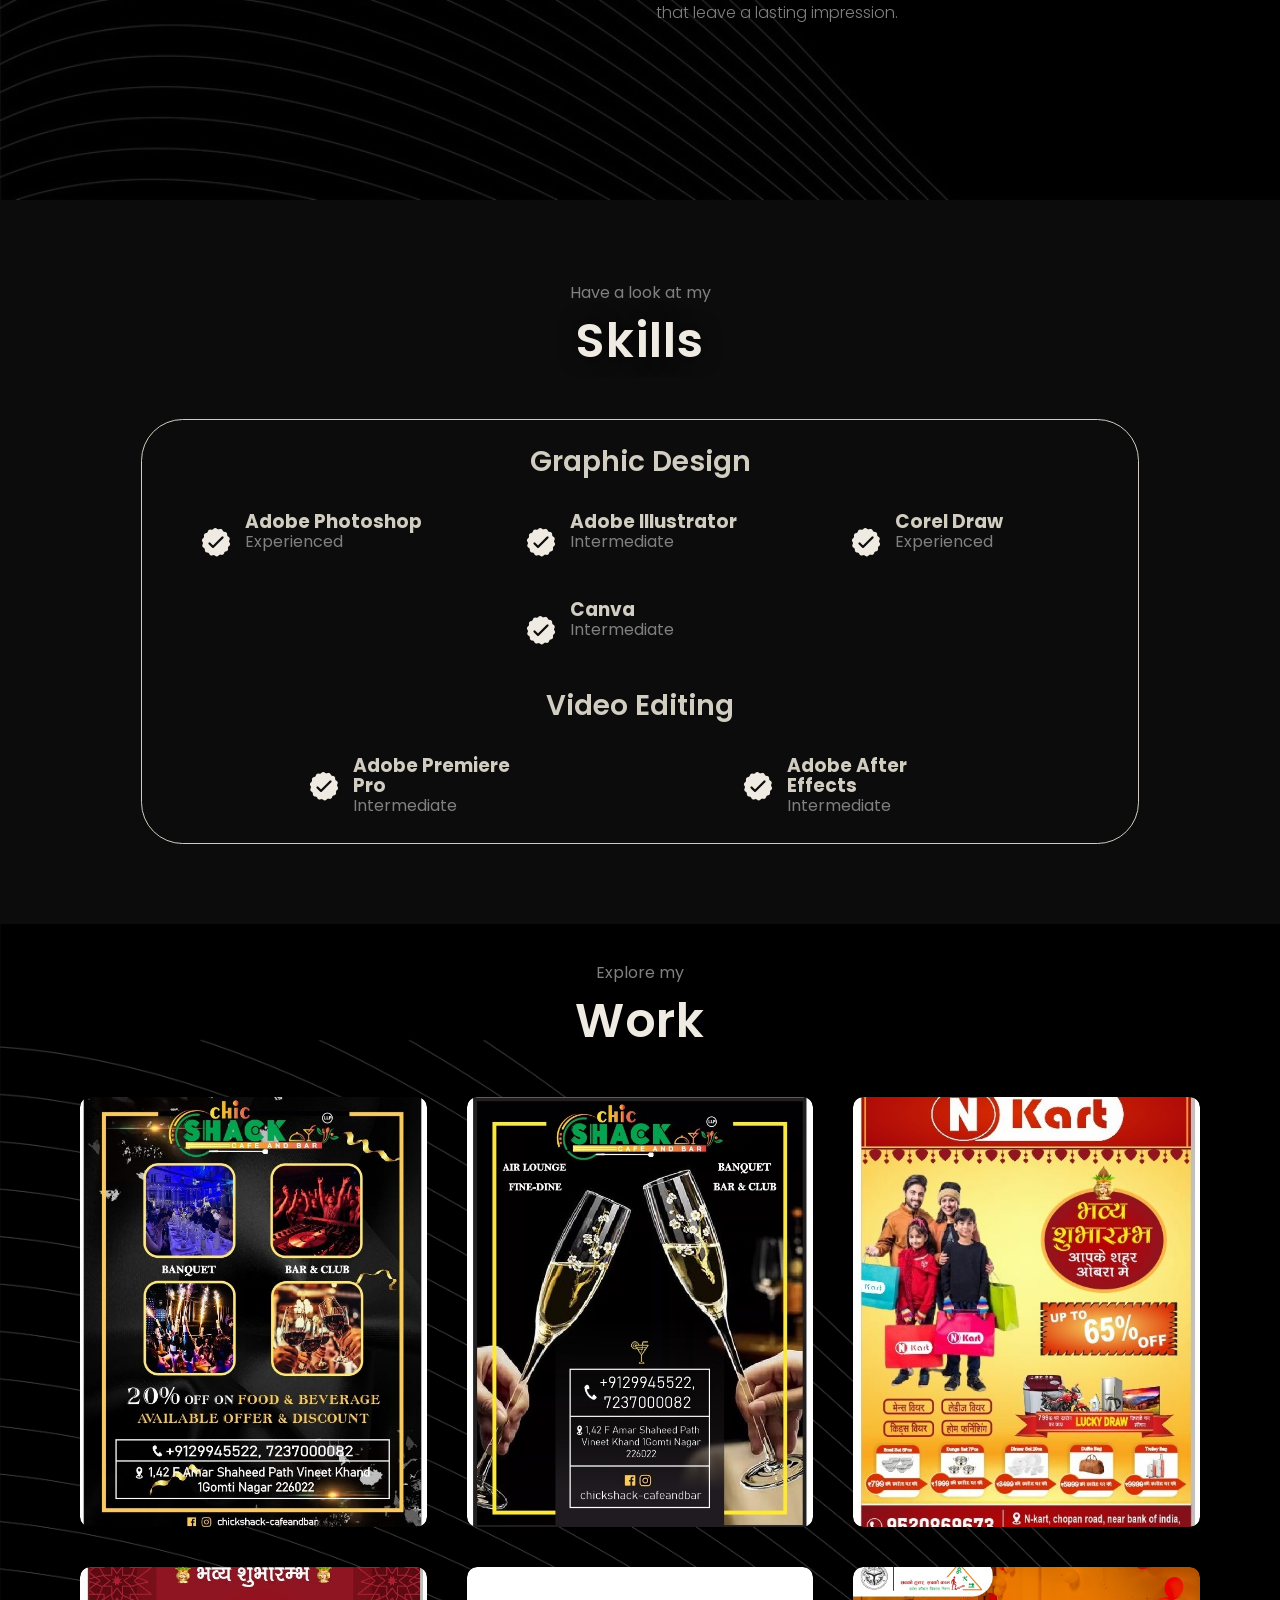
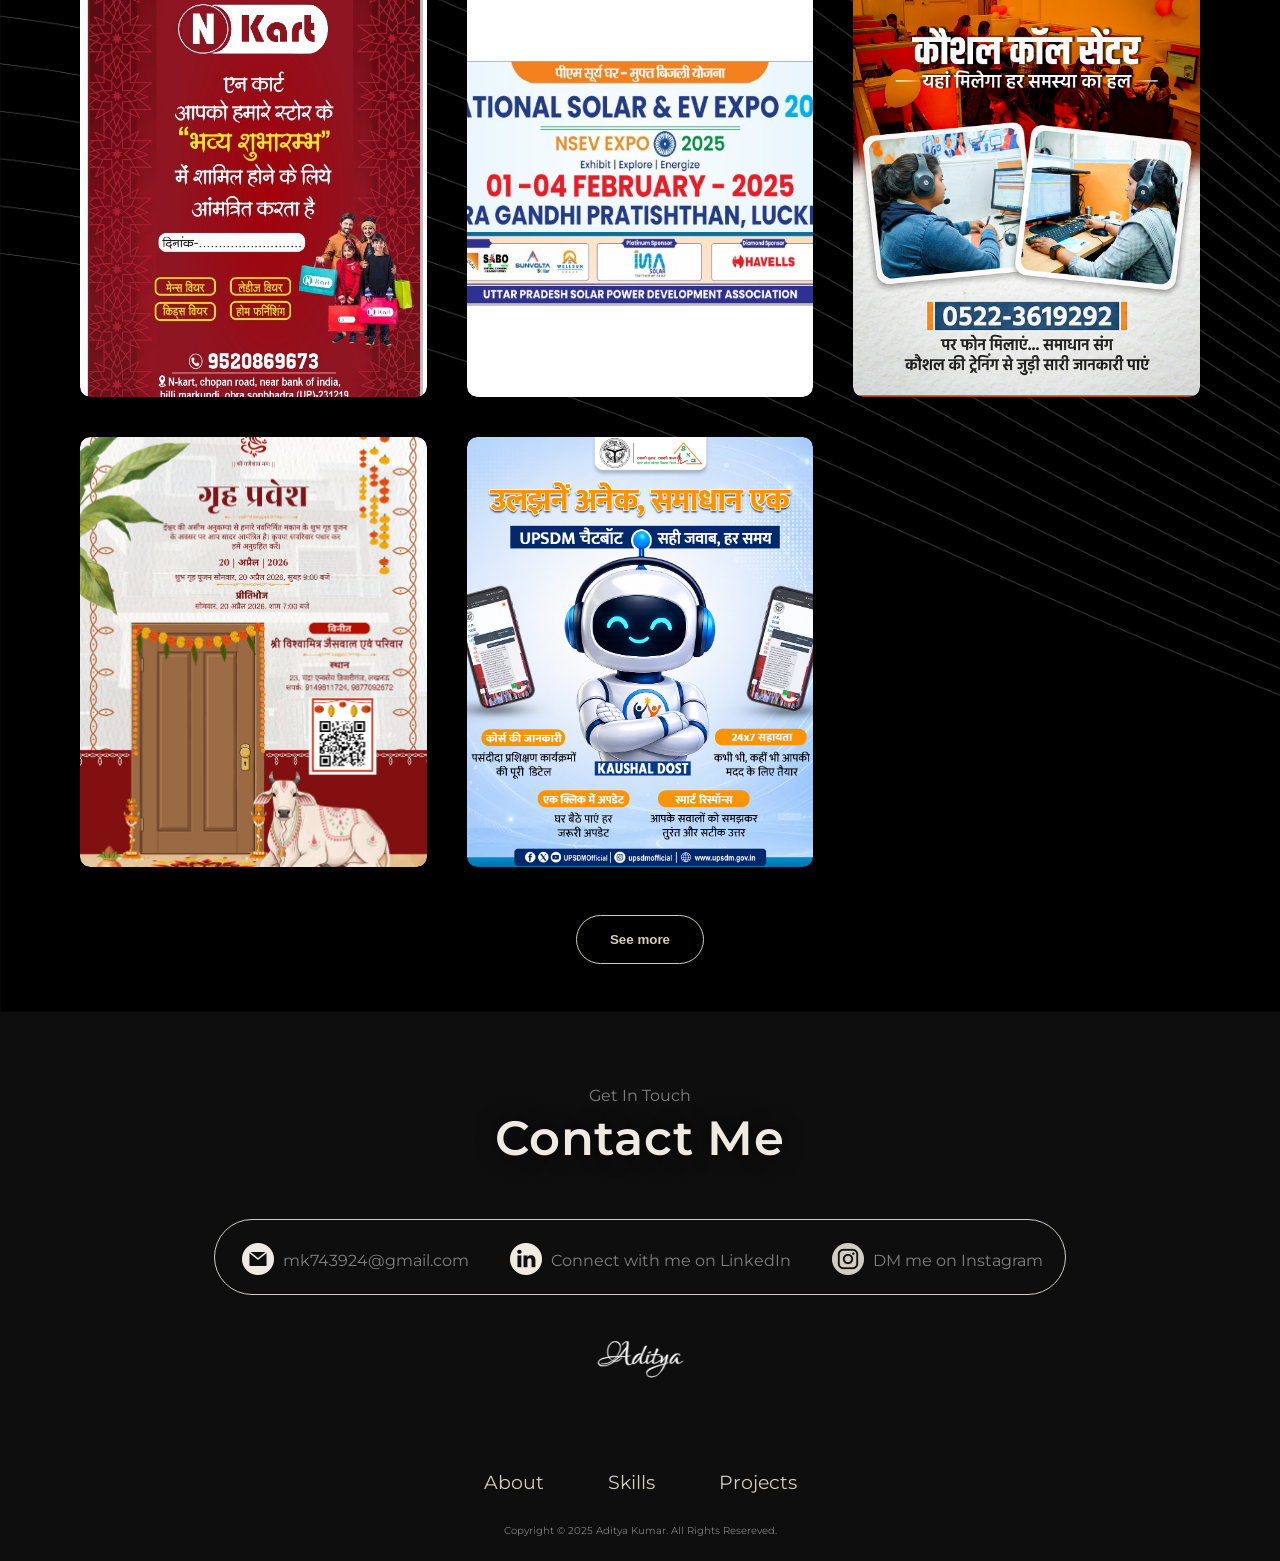
==== commit 3b2d1c82: "Added images" ====
--- a/index.html
+++ b/index.html
@@ -149,6 +149,14 @@
                             <img src="./Assets/checkmark.png" alt="skills checkmark"
                             class="icon">
                             <div>
+                                <h3>Adobe Illustrator</h3>
+                                <p>Intermediate</p>
+                            </div>
+                        </article>
+                        <article>
+                            <img src="./Assets/checkmark.png" alt="skills checkmark"
+                            class="icon">
+                            <div>
                                 <h3>Corel Draw</h3>
                                 <p>Experienced</p>
                             </div>
@@ -169,7 +177,7 @@
                             class="icon">
                             <div>
                                 <h3>Adobe Premiere Pro</h3>
-                                <p>Experienced</p>
+                                <p>Intermediate</p>
                             </div>
                         </article>
                         <article>
@@ -177,7 +185,7 @@
                             class="icon">
                             <div>
                                 <h3>Adobe After Effects</h3>
-                                <p>Experienced</p>
+                                <p>Intermediate</p>
                             </div>
                         </article>
                     </div>           
@@ -189,12 +197,37 @@
         <p class="section__text">Explore my</p>
         <h1 class="title">Work</h1>
         
-        <div class="tab-container">
-            <button class="tab-btn active" data-tab="images" data-target="projects">Images</button>
-            <button class="tab-btn" data-tab="videos" data-target="projects">Videos</button>
-        </div>
-
-        <div id="projects-images" class="work-list tab-content active" style="display: grid;">
+        <div id="projects-images" class="work-list" style="display: grid;">
+            <div class="work" data-src="./Assets/img/chic_shack_banner.jpg" data-type="image" data-title="Chic Shack Banner">
+                <img src="./Assets/img/chic_shack_banner.jpg" alt="Chic Shack Banner">
+                <div class="layer">
+                    <h3>Chic Shack Banner</h3>
+                </div>
+            </div>
+            <div class="work" data-src="./Assets/img/chic_shack_toast.jpg" data-type="image" data-title="Chic Shack Toast">
+                <img src="./Assets/img/chic_shack_toast.jpg" alt="Chic Shack Toast">
+                <div class="layer">
+                    <h3>Chic Shack Toast</h3>
+                </div>
+            </div>
+            <div class="work" data-src="./Assets/img/n_kart_inauguration.jpg" data-type="image" data-title="N Kart Inauguration">
+                <img src="./Assets/img/n_kart_inauguration.jpg" alt="N Kart Inauguration">
+                <div class="layer">
+                    <h3>N Kart Inauguration</h3>
+                </div>
+            </div>
+            <div class="work" data-src="./Assets/img/n_kart_invitation.jpg" data-type="image" data-title="N Kart Invitation">
+                <img src="./Assets/img/n_kart_invitation.jpg" alt="N Kart Invitation">
+                <div class="layer">
+                    <h3>N Kart Invitation</h3>
+                </div>
+            </div>
+            <div class="work" data-src="./Assets/img/national_solar_ev_expo.jpg" data-type="image" data-title="National Solar & EV Expo">
+                <img src="./Assets/img/national_solar_ev_expo.jpg" alt="National Solar & EV Expo">
+                <div class="layer">
+                    <h3>National Solar & EV Expo</h3>
+                </div>
+            </div>
             <div class="work" data-src="./Assets/img/call center.jpeg" data-type="image" data-title="Connect Services">
                 <img src="./Assets/img/call center.jpeg" alt="Connect Services">
                 <div class="layer">
@@ -211,45 +244,6 @@
                 <img src="./Assets/img/aI BOT 4.jpg" alt="Creativity">
                 <div class="layer">
                     <h3>Creativity</h3>
-                </div>
-            </div>
-        </div>
-
-        <div id="projects-videos" class="work-list tab-content" style="display: none;">
-            <div class="work video-work" data-src="./Assets/Video/join upsdm today.mp4" data-type="video" data-title="Join UPSDM Today">
-                <video src="./Assets/Video/join upsdm today.mp4" muted loop playsinline></video>
-                <div class="play-icon-overlay">
-                    <svg viewBox="0 0 24 24" width="30" height="30">
-                        <path fill="currentColor" d="M8 5v14l11-7z"/>
-                    </svg>
-                </div>
-                <div class="layer">
-                    <h3>Join UPSDM Today</h3>
-                    <p class="video-subtitle">Promotional Video</p>
-                </div>
-            </div>
-            <div class="work video-work" data-src="./Assets/Video/phir kya hua 2  v1.mp4" data-type="video" data-title="Phir Kya Hua 2">
-                <video src="./Assets/Video/phir kya hua 2  v1.mp4" muted loop playsinline></video>
-                <div class="play-icon-overlay">
-                    <svg viewBox="0 0 24 24" width="30" height="30">
-                        <path fill="currentColor" d="M8 5v14l11-7z"/>
-                    </svg>
-                </div>
-                <div class="layer">
-                    <h3>Phir Kya Hua 2</h3>
-                    <p class="video-subtitle">VFX & Motion Graphics</p>
-                </div>
-            </div>
-            <div class="work video-work" data-src="./Assets/Video/WhatsApp Video 2026-05-05 at 4.13.41 PM.mp4" data-type="video" data-title="Creative Reel">
-                <video src="./Assets/Video/WhatsApp Video 2026-05-05 at 4.13.41 PM.mp4" muted loop playsinline></video>
-                <div class="play-icon-overlay">
-                    <svg viewBox="0 0 24 24" width="30" height="30">
-                        <path fill="currentColor" d="M8 5v14l11-7z"/>
-                    </svg>
-                </div>
-                <div class="layer">
-                    <h3>Creative Reel</h3>
-                    <p class="video-subtitle">Typography Edit</p>
                 </div>
             </div>
         </div>
